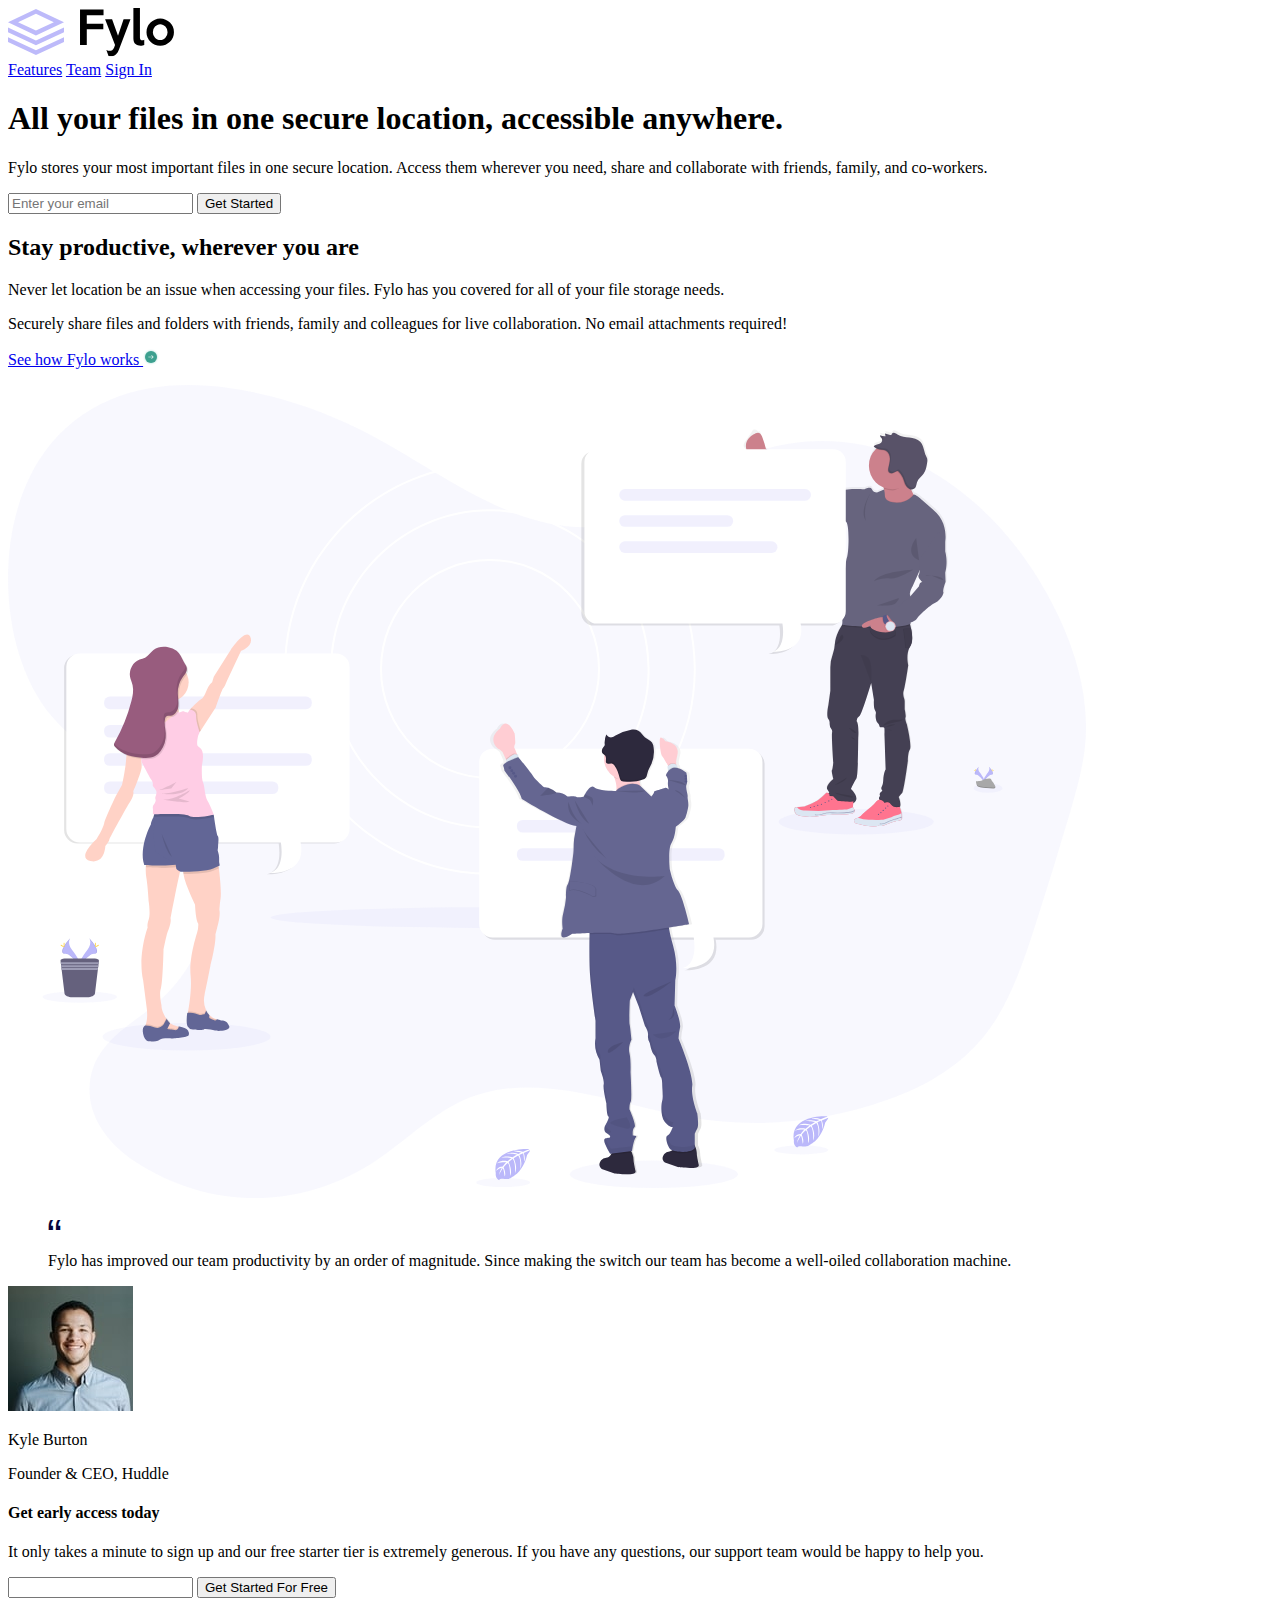
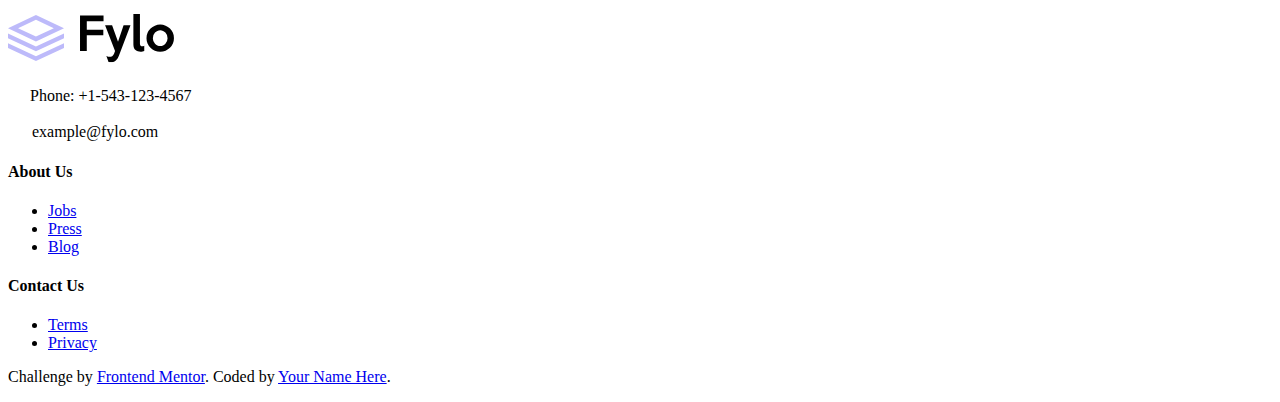
==== fylo-landing-page-with-two-column-layout-master/index.html @ 7c1e86ae "creates html file and starts with the html elements" ====
<!DOCTYPE html>
<html lang="en">
  <head>
    <meta charset="UTF-8" />
    <meta name="viewport" content="width=device-width, initial-scale=1.0" />
    <link rel="stylesheet" href="./css/styles.css" />
    <link
      rel="icon"
      type="image/png"
      sizes="32x32"
      href="./images/favicon-32x32.png"
    />
    <link rel="preconnect" href="https://fonts.googleapis.com" />
    <link rel="preconnect" href="https://fonts.gstatic.com" crossorigin />
    <link
      href="https://fonts.googleapis.com/css2?family=Open+Sans:wght@400;700&family=Raleway:wght@400;700&display=swap"
      rel="stylesheet"
    />
    <title>Frontend Mentor | Fylo landing page with two column layout</title>
  </head>
  <body>
    <div class="container">
      <header class="header">
        <img src="./images/logo.svg" alt="logo" />
        <nav class="navbar">
          <a href="#">Features</a>
          <a href="#">Team</a>
          <a href="#">Sign In</a>
        </nav>
      </header>
      <main>
        <section class="hero">
          <div class="hero-content">
            <h1>All your files in one secure location, accessible anywhere.</h1>
            <p>
              Fylo stores your most important files in one secure location.
              Access them wherever you need, share and collaborate with friends,
              family, and co-workers.
            </p>
            <div class="hero-input">
              <p>
                <input
                  type="text"
                  name="submit"
                  placeholder="Enter your email"
                />
                <button class="btn">Get Started</button>
              </p>
            </div>
          </div>
        </section>

        <section class="cta">
          <h2>Stay productive, wherever you are</h2>
          <p>
            Never let location be an issue when accessing your files. Fylo has
            you covered for all of your file storage needs.
          </p>
          <p>
            Securely share files and folders with friends, family and colleagues
            for live collaboration. No email attachments required!
          </p>
          <a href="#">
            See how Fylo works
            <img class="arrow-icon" src="./images/icon-arrow.svg" />
          </a>
          <p>
            <img src="./images/illustration-2.svg" alt="illustration-2" />
          </p>
          <blockquote>
            <img src="./images/icon-quotes.svg" />
            <p>
              Fylo has improved our team productivity by an order of magnitude.
              Since making the switch our team has become a well-oiled
              collaboration machine.
            </p>
          </blockquote>
          <img src="./images/avatar-testimonial.jpg" alt="avatar-testimonial" />
          <p>Kyle Burton</p>
          <p>Founder & CEO, Huddle</p>
        </section>
        <section>
          <div>
            <h4>Get early access today</h4>
            <p>
              It only takes a minute to sign up and our free starter tier is
              extremely generous. If you have any questions, our support team
              would be happy to help you.
            </p>
          </div>
          <p>
            <input type="email@example.com" />
            <button class="btn">Get Started For Free</button>
          </p>
        </section>
      </main>

      <footer>
        <div>
          <p>
            <img src="./images/logo.svg" />
            <a href="./index.html"></a>
          </p>
          <p>
            <img src="images/icon-phone.svg" />
            Phone: +1-543-123-4567
          </p>
          <p>
            <img src="./images/icon-email.svg" />
            example@fylo.com
          </p>
        </div>
        <div>
          <h4>About Us</h4>
          <ul>
            <li><a href="#">Jobs</a></li>
            <li><a href="#">Press</a></li>
            <li><a href="#">Blog</a></li>
          </ul>
        </div>
        <div>
          <h4>Contact Us</h4>
          <ul>
            <li><a href="#">Terms</a></li>
            <li><a href="#">Privacy</a></li>
          </ul>
        </div>

        <p class="attribution">
          Challenge by
          <a href="https://www.frontendmentor.io?ref=challenge" target="_blank"
            >Frontend Mentor</a
          >. Coded by <a href="#">Your Name Here</a>.
        </p>
      </footer>
    </div>
  </body>
</html>
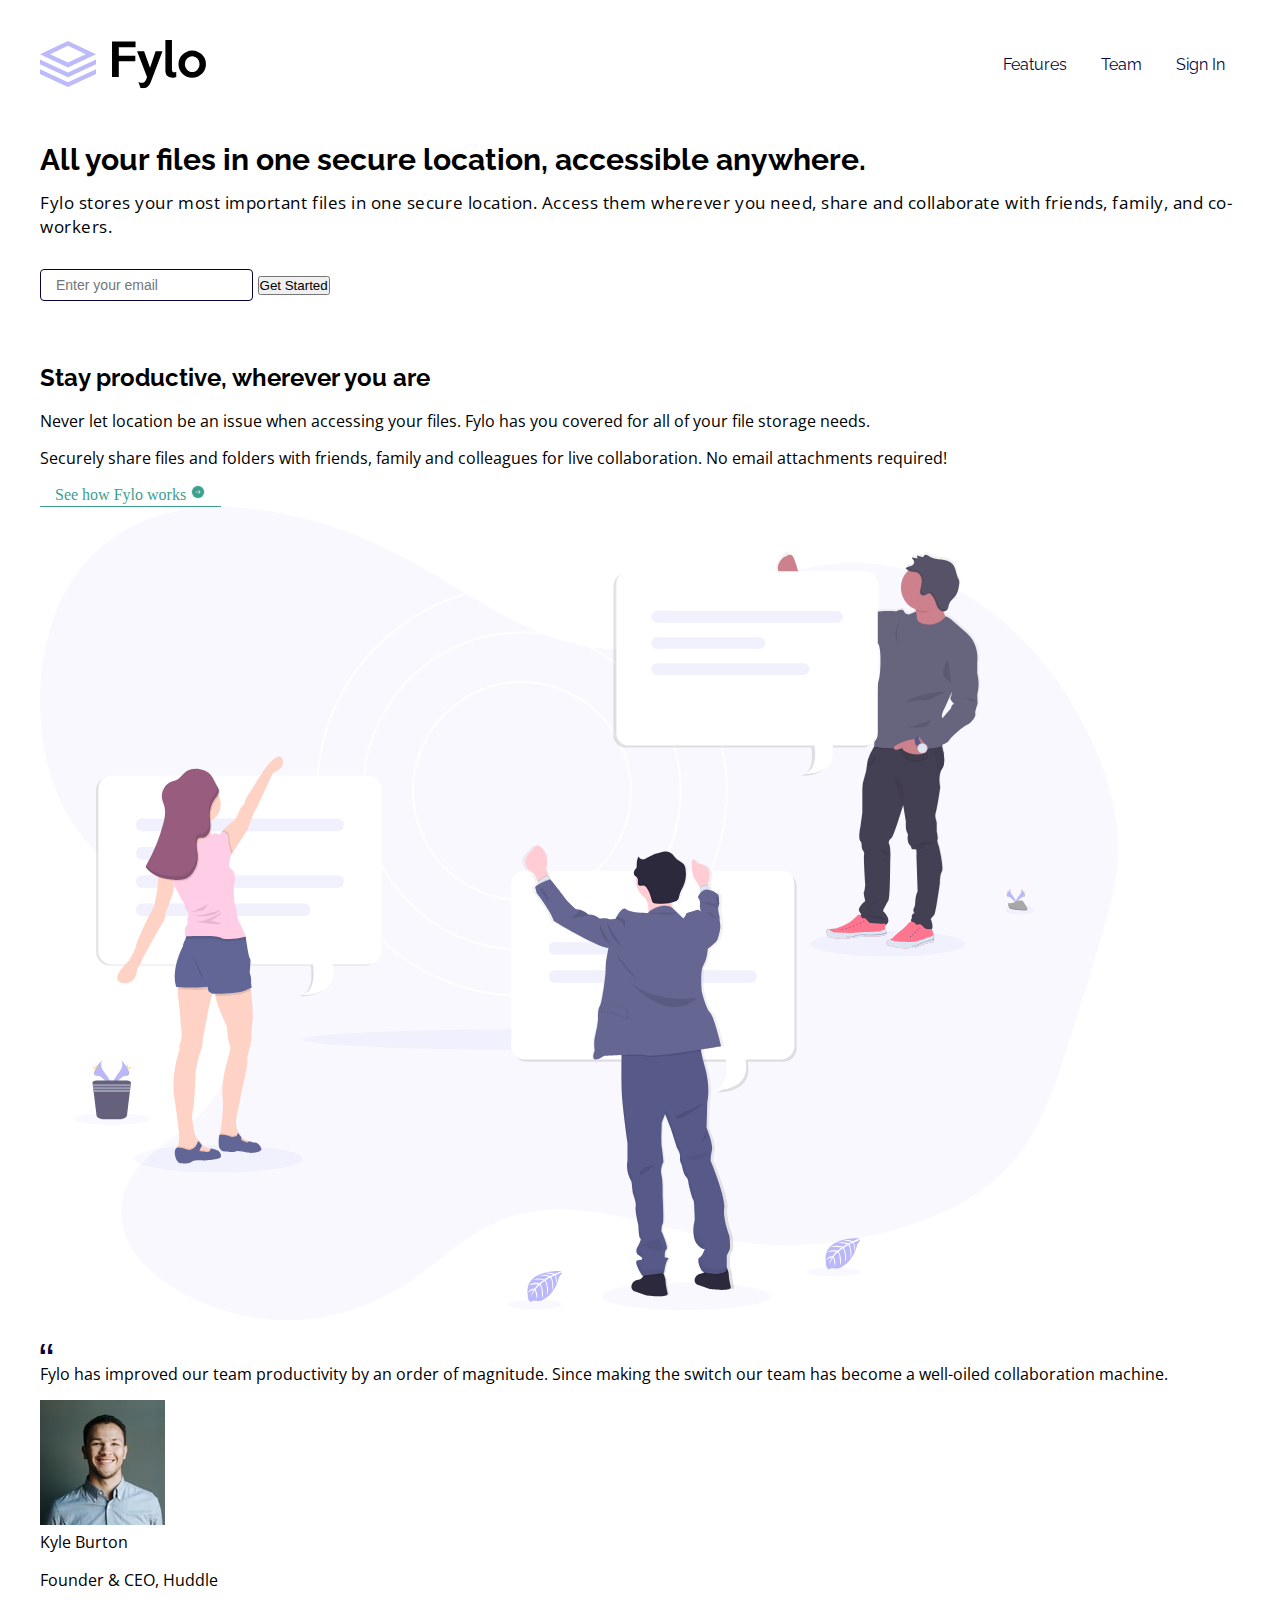
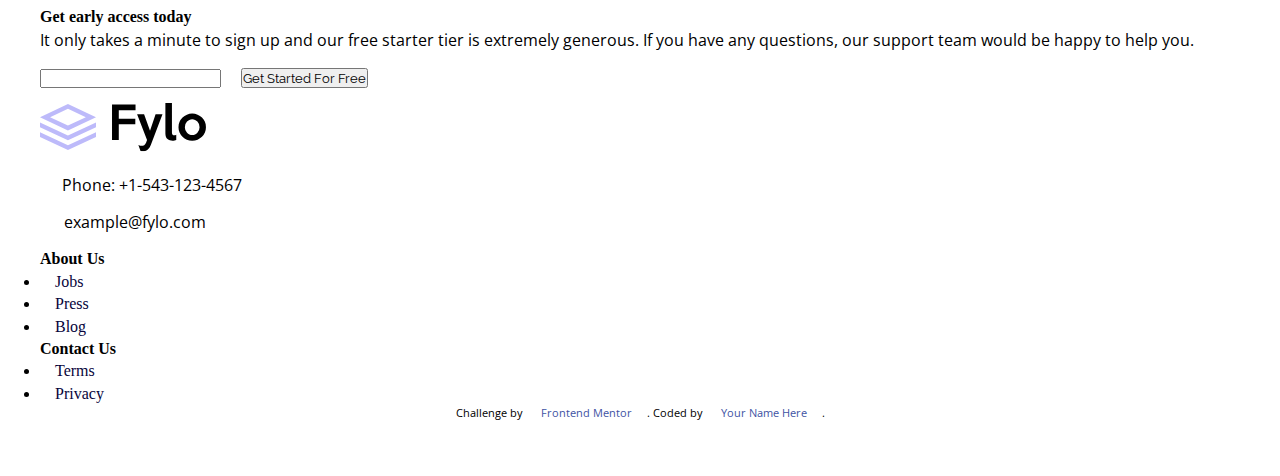
==== commit a51d06ec: "Update index.html" ====
--- a/fylo-landing-page-with-two-column-layout-master/index.html
+++ b/fylo-landing-page-with-two-column-layout-master/index.html
@@ -44,7 +44,7 @@
                   name="submit"
                   placeholder="Enter your email"
                 />
-                <button class="btn">Get Started</button>
+                <button class="primary-btn">Get Started</button>
               </p>
             </div>
           </div>
--- a/fylo-landing-page-with-two-column-layout-master/css/styles.css
+++ b/fylo-landing-page-with-two-column-layout-master/css/styles.css
@@ -0,0 +1,126 @@
+* {
+  padding: 0;
+  margin: 0;
+  box-sizing: border-box;
+}
+
+:root {
+  --primary-color: #2f65f8;
+  --light-color: #575988;
+  --dark-blue: #07043b;
+  --icon-color: #3da08f;
+  --white-color: #fff;
+}
+
+body {
+  line-height: 1.4;
+}
+.header,
+h1,
+h2,
+.btn {
+  font-family: 'Raleway', sans-serif;
+}
+
+p {
+  font-family: 'Open Sans', sans-serif;
+  margin-bottom: 15px;
+}
+
+.container {
+  width: 100%;
+  margin: 0 auto;
+  padding: 40px;
+}
+
+.header {
+  display: flex;
+  justify-content: space-between;
+  align-items: center;
+  font-size: 16px;
+  font-style: normal;
+  font-weight: 400;
+  line-height: normal;
+}
+
+a {
+  text-decoration: none;
+  color: var(--dark-blue);
+  padding: 0 15px;
+}
+
+/*hero*/
+.hero {
+  margin-top: 50px;
+}
+
+.hero-content {
+}
+
+.hero-content h1 {
+  font-size: 30px;
+  font-style: normal;
+  font-weight: 700;
+  margin-bottom: 10px;
+}
+
+.hero-content p {
+  font-size: 17px;
+  font-style: normal;
+  font-weight: 400;
+  line-height: 24px;
+  letter-spacing: 0.531px;
+}
+
+.hero-input input {
+  padding: 7px 15px;
+  margin-top: 15px;
+  font-size: 14px;
+  margin-bottom: 10px;
+}
+input[type='text'] {
+  border: 1px solid var(--dark-blue);
+  border-radius: 4px;
+}
+.hero-input .btn {
+  padding: 10px 50px;
+  background-color: var(--primary-color);
+  color: var(--white-color);
+  border: none;
+  border-radius: 4px;
+  font-size: 14px;
+}
+
+.btn {
+  margin-left: 16px;
+}
+
+.cta {
+  margin-top: 50px;
+}
+
+.cta h2 {
+  margin-bottom: 15px;
+}
+
+.cta p {
+  font-size: 16px;
+}
+
+.cta a {
+  text-decoration: none;
+  color: var(--icon-color);
+  border-bottom: 1px solid var(--icon-color);
+  padding-bottom: 3px;
+  font-size: 16px;
+}
+
+.cta .arrow-icon {
+}
+.attribution {
+  font-size: 11px;
+  text-align: center;
+}
+.attribution a {
+  color: hsl(228, 45%, 44%);
+}
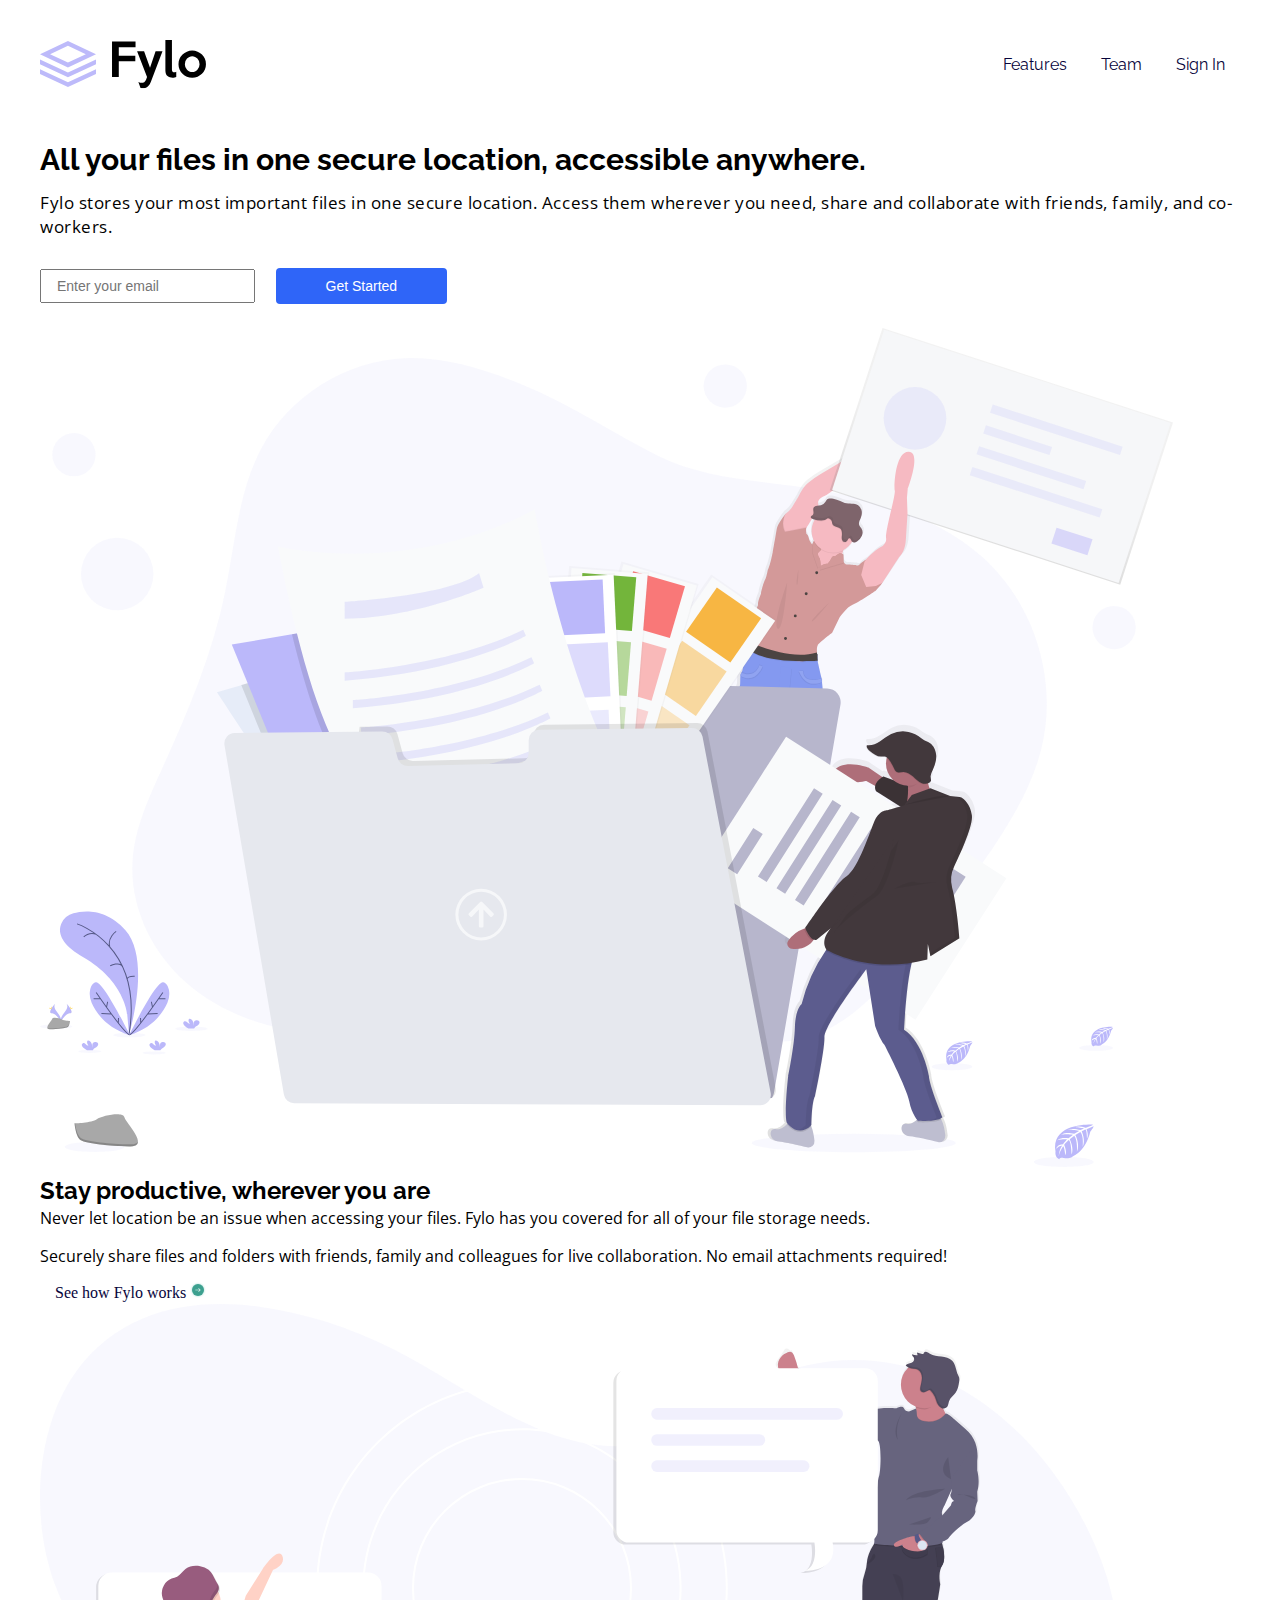
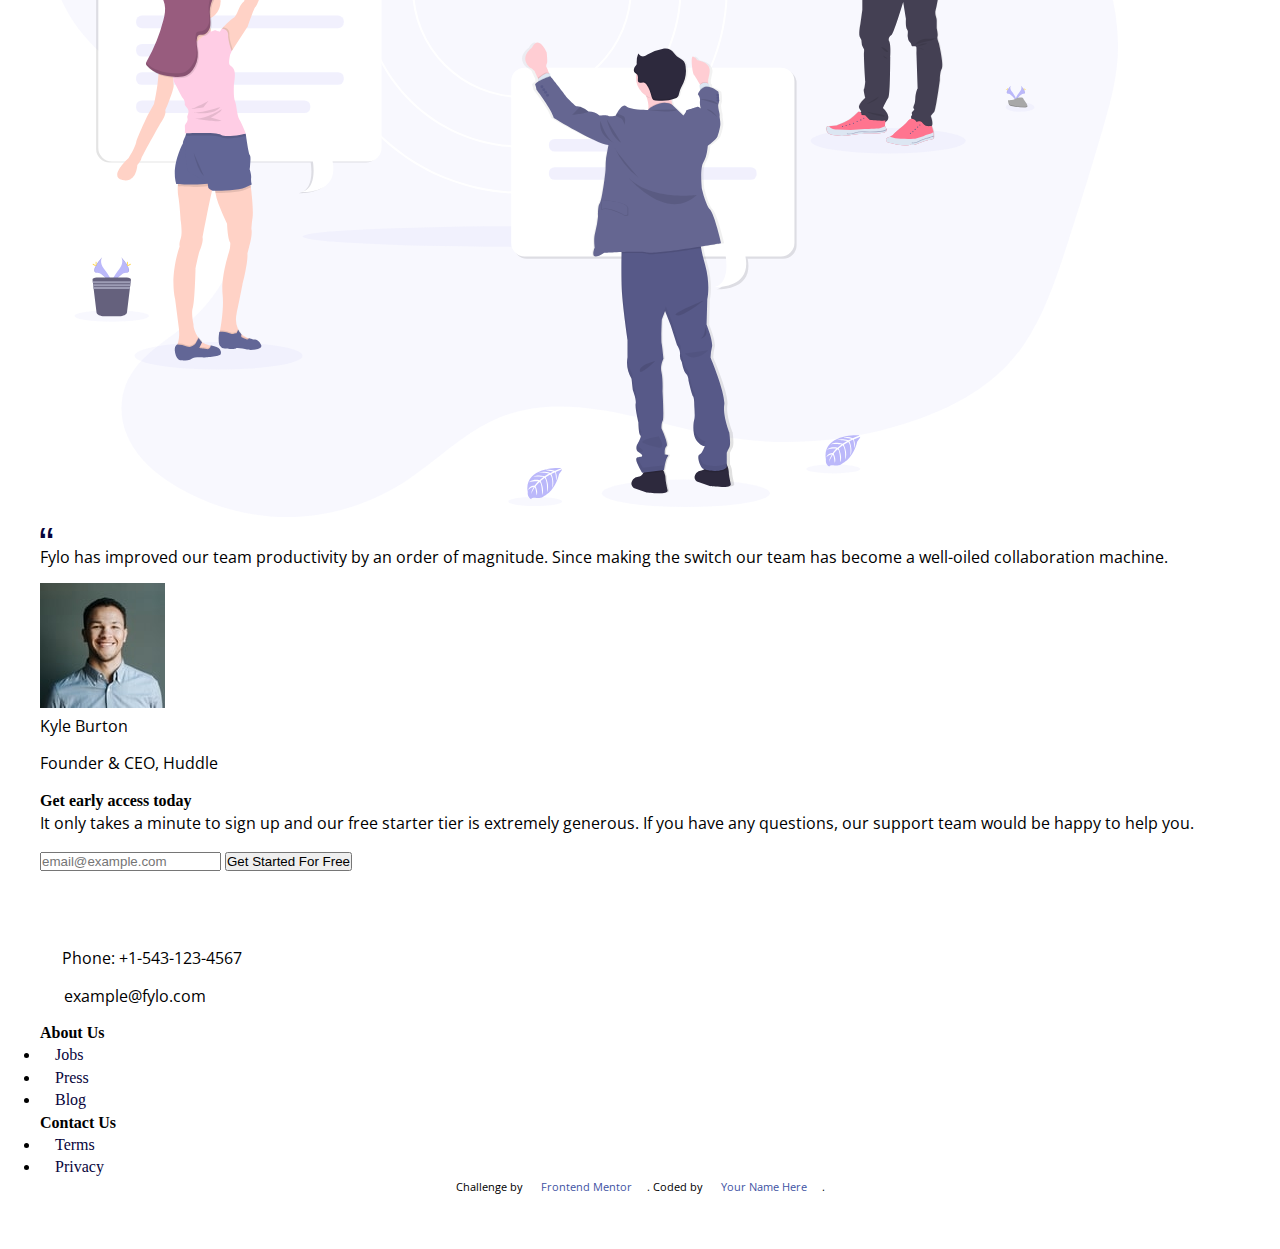
==== commit c1e86ee5: "Update index.html" ====
--- a/fylo-landing-page-with-two-column-layout-master/index.html
+++ b/fylo-landing-page-with-two-column-layout-master/index.html
@@ -40,17 +40,20 @@
             <div class="hero-input">
               <p>
                 <input
-                  type="text"
+                  type="email"
                   name="submit"
                   placeholder="Enter your email"
                 />
                 <button class="primary-btn">Get Started</button>
               </p>
             </div>
+            <div class="hero-image">
+              <img src="./images/illustration-1.svg" alt="illustration-1" />
+            </div>
           </div>
         </section>
 
-        <section class="cta">
+        <section class="testimonial">
           <h2>Stay productive, wherever you are</h2>
           <p>
             Never let location be an issue when accessing your files. Fylo has
@@ -60,27 +63,36 @@
             Securely share files and folders with friends, family and colleagues
             for live collaboration. No email attachments required!
           </p>
-          <a href="#">
+          <a href="#" id="arrow-icon">
             See how Fylo works
             <img class="arrow-icon" src="./images/icon-arrow.svg" />
           </a>
-          <p>
+
+          <div class="testimonial-image">
             <img src="./images/illustration-2.svg" alt="illustration-2" />
-          </p>
-          <blockquote>
-            <img src="./images/icon-quotes.svg" />
-            <p>
-              Fylo has improved our team productivity by an order of magnitude.
-              Since making the switch our team has become a well-oiled
-              collaboration machine.
-            </p>
-          </blockquote>
-          <img src="./images/avatar-testimonial.jpg" alt="avatar-testimonial" />
-          <p>Kyle Burton</p>
-          <p>Founder & CEO, Huddle</p>
+          </div>
+          <div class="testimonial-section">
+            <blockquote>
+              <img src="./images/icon-quotes.svg" />
+              <p>
+                Fylo has improved our team productivity by an order of
+                magnitude. Since making the switch our team has become a
+                well-oiled collaboration machine.
+              </p>
+            </blockquote>
+            <img
+              class="testimonial-img"
+              src="./images/avatar-testimonial.jpg"
+              alt="avatar-testimonial"
+            />
+            <div class="author">
+              <p>Kyle Burton</p>
+              <p>Founder & CEO, Huddle</p>
+            </div>
+          </div>
         </section>
-        <section>
-          <div>
+        <section class="cta-section">
+          <div class="">
             <h4>Get early access today</h4>
             <p>
               It only takes a minute to sign up and our free starter tier is
@@ -88,17 +100,36 @@
               would be happy to help you.
             </p>
           </div>
-          <p>
-            <input type="email@example.com" />
-            <button class="btn">Get Started For Free</button>
+          <p class="second-btn">
+            <input type="email" name="submit" placeholder="email@example.com" />
+            <button class="second-btn">Get Started For Free</button>
           </p>
         </section>
       </main>
 
-      <footer>
-        <div>
+      <footer class="footer bg-black">
+        <div class="logo">
           <p>
-            <img src="./images/logo.svg" />
+            <svg
+              xmlns="http://www.w3.org/2000/svg"
+              width="135"
+              height="39"
+              viewBox="0 0 135 39"
+              fill="none"
+            >
+              <path
+                fill-rule="evenodd"
+                clip-rule="evenodd"
+                d="M0 11.5613V11.6598L22.9595 22.2215L46 11.6238V11.5972L22.9595 1L0 11.5613ZM8.27726 11.6108L22.96 4.85679L37.6442 11.6108L22.9595 18.3642L8.27726 11.6108ZM22.9595 26.3237L0 15.9201V19.768L22.9595 30.1954L46 19.7326V15.8842L22.9595 26.3237ZM22.9595 34.1278L0 23.7233V27.5712L22.9595 38L46 27.5358V23.6878L22.9595 34.1278Z"
+                fill="white"
+              />
+              <path
+                fill-rule="evenodd"
+                clip-rule="evenodd"
+                d="M129.811 19.482C129.811 18.5937 129.655 17.7655 129.342 16.9972C129.03 16.229 128.604 15.5568 128.063 14.9806C127.523 14.4044 126.892 13.9543 126.171 13.6302C125.45 13.3061 124.682 13.144 123.865 13.144C123.048 13.144 122.279 13.3061 121.559 13.6302C120.838 13.9543 120.207 14.4044 119.667 14.9806C119.126 15.5568 118.7 16.229 118.387 16.9972C118.075 17.7655 117.919 18.5937 117.919 19.482C117.919 20.3703 118.075 21.1985 118.387 21.9667C118.7 22.735 119.126 23.4072 119.667 23.9834C120.207 24.5596 120.838 25.0097 121.559 25.3338C122.279 25.6579 123.048 25.8199 123.865 25.8199C124.682 25.8199 125.45 25.6579 126.171 25.3338C126.892 25.0097 127.523 24.5596 128.063 23.9834C128.604 23.4072 129.03 22.735 129.342 21.9667C129.655 21.1985 129.811 20.3703 129.811 19.482ZM135 19.482C135 21.0425 134.712 22.4889 134.135 23.8213C133.559 25.1537 132.766 26.3061 131.757 27.2784C130.748 28.2507 129.565 29.0189 128.207 29.5831C126.85 30.1473 125.402 30.4294 123.865 30.4294C122.327 30.4294 120.886 30.1473 119.541 29.5831C118.195 29.0189 117.018 28.2447 116.009 27.2604C115 26.2761 114.207 25.1177 113.631 23.7853C113.054 22.4529 112.766 21.0185 112.766 19.482C112.766 17.9696 113.06 16.5471 113.649 15.2147C114.237 13.8823 115.036 12.7179 116.045 11.7216C117.054 10.7253 118.231 9.94507 119.577 9.38087C120.922 8.81672 122.351 8.53462 123.865 8.53462C125.402 8.53462 126.85 8.81672 128.207 9.38087C129.565 9.94507 130.748 10.7133 131.757 11.6856C132.766 12.6579 133.559 13.8162 134.135 15.1606C134.712 16.5051 135 17.9455 135 19.482ZM110.964 29.7811C110.556 29.9732 110.093 30.1293 109.577 30.2493C109.06 30.3694 108.526 30.4294 107.973 30.4294C107.204 30.4294 106.465 30.3273 105.757 30.1233C105.048 29.9192 104.429 29.5891 103.901 29.133C103.372 28.6769 102.952 28.0826 102.64 27.3504C102.327 26.6182 102.171 25.7359 102.171 24.7036V0H107.468V23.8033C107.468 24.6676 107.643 25.2618 107.991 25.5859C108.339 25.91 108.754 26.072 109.234 26.072C109.835 26.072 110.411 25.892 110.964 25.5319V29.7812V29.7811ZM99.8288 9.03878L90.4594 33.7784C89.7628 35.627 88.8498 36.9594 87.7207 37.7756C86.5916 38.5919 85.2462 39 83.6847 39C83.4445 39 83.1802 38.982 82.8919 38.946C82.6036 38.91 82.3273 38.856 82.0631 38.784L80.3333 33.9585C80.7417 34.1506 81.1622 34.3005 81.5946 34.4086C82.027 34.5166 82.4354 34.5706 82.8198 34.5706C83.6366 34.5706 84.3814 34.3846 85.054 34.0125C85.7267 33.6404 86.2432 32.9502 86.6036 31.9418L87.3243 29.8532L79.2883 9.03878H84.946L89.7387 22.4349L94.2432 9.03878H99.8288ZM78.027 5.90582H64.4775V12.6039H77.8468V17.1413H64.4775V29.8892H59V1.11632H78.027V5.90582Z"
+                fill="white"
+              />
+            </svg>
             <a href="./index.html"></a>
           </p>
           <p>
--- a/fylo-landing-page-with-two-column-layout-master/css/styles.css
+++ b/fylo-landing-page-with-two-column-layout-master/css/styles.css
@@ -7,9 +7,11 @@
 :root {
   --primary-color: #2f65f8;
   --light-color: #575988;
+  --hover-color: #6c9bff;
   --dark-blue: #07043b;
   --icon-color: #3da08f;
   --white-color: #fff;
+  --light-green: #71dfcc;
 }
 
 body {
@@ -50,6 +52,7 @@
 }
 
 /*hero*/
+
 .hero {
   margin-top: 50px;
 }
@@ -82,7 +85,7 @@
   border: 1px solid var(--dark-blue);
   border-radius: 4px;
 }
-.hero-input .btn {
+.primary-btn {
   padding: 10px 50px;
   background-color: var(--primary-color);
   color: var(--white-color);
@@ -91,8 +94,13 @@
   font-size: 14px;
 }
 
-.btn {
+.primary-btn {
   margin-left: 16px;
+}
+
+.primary-btn:hover {
+  cursor: pointer;
+  background-color: var(--hover-color);
 }
 
 .cta {
@@ -113,9 +121,11 @@
   border-bottom: 1px solid var(--icon-color);
   padding-bottom: 3px;
   font-size: 16px;
+  cursor: pointer;
 }
 
-.cta .arrow-icon {
+a:active {
+  color: var(--light-green);
 }
 .attribution {
   font-size: 11px;
